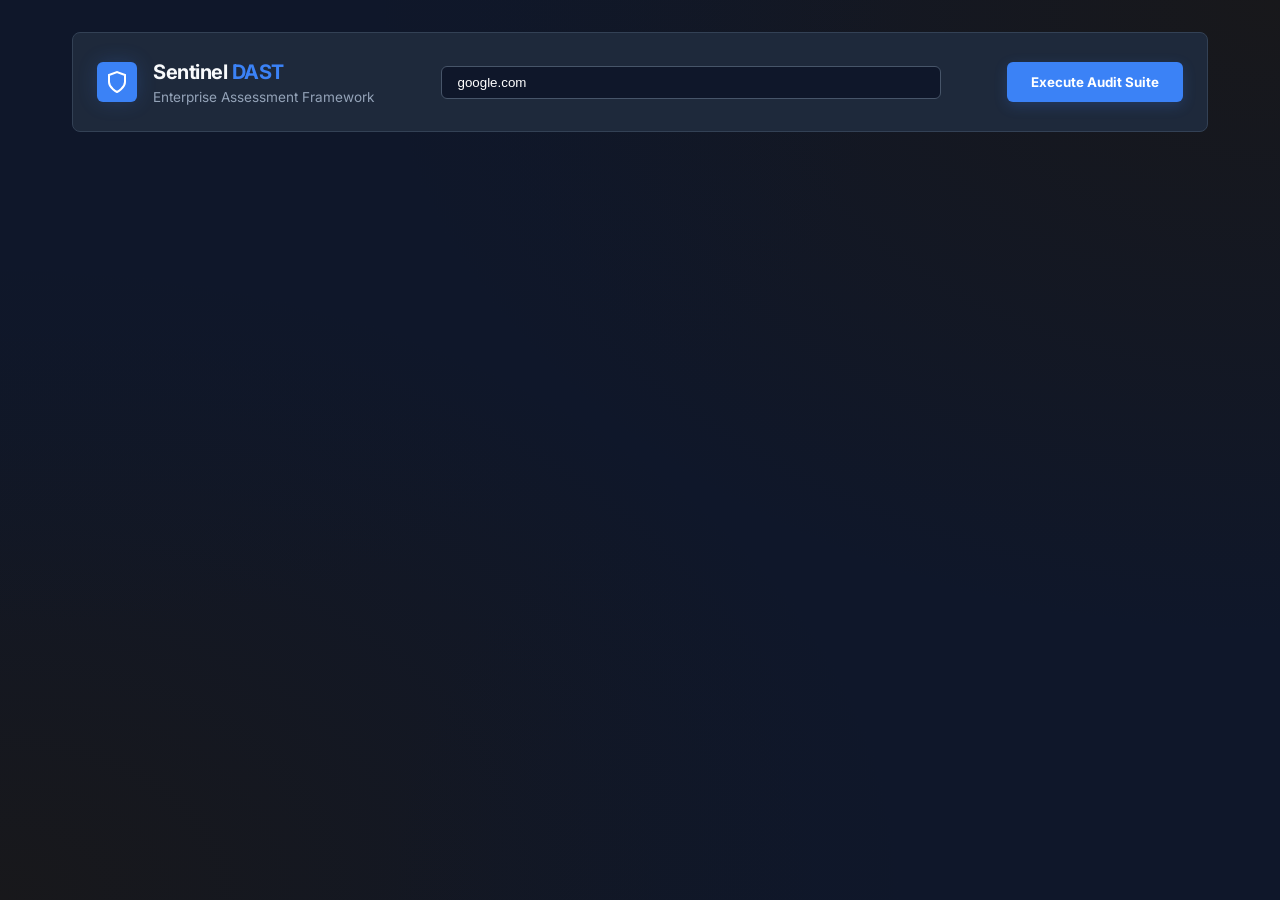
==== index.html @ ea16aeb7 "Before Conversion Final Commit" ====
<!DOCTYPE html>
<html lang="en">

<head>
  <meta charset="UTF-8">
  <meta name="viewport" content="width=device-width, initial-scale=1.0">
  <title>Sentinel DAST Dashboard</title>
  <link rel="stylesheet" href="styles.css">
  <meta name="description" content="Enterprise level security assessment dashboard.">
  <style>
    .error-banner {
      background: rgba(244, 63, 94, 0.1);
      border: 1px solid var(--rose-500, #ef4444);
      color: var(--rose-500, #ef4444);
      padding: 1rem;
      border-radius: 6px;
      margin-bottom: 1.5rem;
      display: none;
      align-items: center;
      gap: 0.75rem;
      font-weight: 500;
    }

    .loading-overlay {
      display: none;
      flex-direction: column;
      align-items: center;
      justify-content: center;
      padding: 2rem 0;
      gap: 1rem;
      min-height: 400px;
    }

    .loading-spinner {
      animation: spin 1s linear infinite;
      color: #3b82f6;
    }

    @keyframes spin {
      100% {
        transform: rotate(360deg);
      }
    }

    .hidden {
      display: none !important;
    }

    /* Layout structural refinements */
    .grid-container {
      display: grid;
      grid-template-columns: 1fr 1fr;
      gap: 1.5rem;
      margin-top: 1.5rem;
    }

    @media (max-width: 768px) {
      .grid-container {
        grid-template-columns: 1fr;
      }
    }

    .remediation-box {
      background-color: #0f172a;
      border: 1px solid #334155;
      padding: 0.75rem;
      border-radius: 6px;
      font-family: monospace;
      color: #38bdf8;
      margin-top: 0.5rem;
      font-size: 0.85rem;
      overflow-x: auto;
    }

    .badge-PASS,
    .badge-SECURE,
    .badge-CLOSED {
      background: rgba(16, 185, 129, 0.1);
      color: #10b981;
      border: 1px solid rgba(16, 185, 129, 0.2);
    }

    .badge-FAIL,
    .badge-EXPOSED,
    .badge-VULNERABLE {
      background: rgba(239, 68, 68, 0.1);
      color: #ef4444;
      border: 1px solid rgba(239, 68, 68, 0.2);
    }

    .badge-OPEN {
      background: rgba(245, 158, 11, 0.1);
      color: #f59e0b;
      border: 1px solid rgba(245, 158, 11, 0.2);
    }
  </style>
</head>

<body>
  <div class="container" style="max-width: 1200px; margin: auto; padding: 2rem;">

    <header class="app-header"
      style="display: flex; justify-content: space-between; align-items: center; margin-bottom: 2rem; background: #1e293b; padding: 1.5rem; border-radius: 8px; border: 1px solid #334155;">
      <div class="brand" style="display: flex; gap: 1rem; align-items: center;">
        <div class="brand-icon" style="background: #3b82f6; padding: 0.5rem; border-radius: 6px;">
          <svg width="24" height="24" viewBox="0 0 24 24" fill="none" stroke="white" stroke-width="2">
            <path d="M12 22s8-4 8-10V5l-8-3-8 3v7c0 6 8 10 8 10z"></path>
          </svg>
        </div>
        <div>
          <h1 style="font-size: 1.25rem; font-weight: 700; margin: 0;">Sentinel <span
              style="color: #3b82f6;">DAST</span></h1>
          <p style="color: #94a3b8; font-size: 0.85rem; margin: 0;">Enterprise Assessment Framework</p>
        </div>
      </div>

      <div class="target-input-group"
        style="flex: 1; max-width: 500px; margin: 0 2rem; display: flex; items: center; background: #0f172a; padding: 0.5rem 1rem; border-radius: 6px; border: 1px solid #475569;">
        <input type="text" id="target-input"
          style="width: 100%; background: transparent; border: none; color: white; outline: none;"
          placeholder="Enter target URL or IP (e.g., example.com)" value="google.com" />
      </div>

      <button id="btn-execute" class="btn btn-primary"
        style="background: #3b82f6; color: white; border: none; padding: 0.75rem 1.5rem; border-radius: 6px; cursor: pointer; font-weight: bold;">
        Execute Audit Suite
      </button>
    </header>

    <div id="error-banner" class="error-banner">
      <svg width="24" height="24" viewBox="0 0 24 24" fill="none" stroke="currentColor" stroke-width="2" stroke-linecap="round" stroke-linejoin="round"><path d="M10.29 3.86L1.82 18a2 2 0 0 0 1.71 3h16.94a2 2 0 0 0 1.71-3L13.71 3.86a2 2 0 0 0-3.42 0z"></path><line x1="12" y1="9" x2="12" y2="13"></line><line x1="12" y1="17" x2="12.01" y2="17"></line></svg>
      <span id="error-message">Scan Failed.</span>
    </div>

    <div id="loading-state" class="loading-overlay">
      <svg class="loading-spinner" width="48" height="48" viewBox="0 0 24 24" fill="none" stroke="currentColor"
        stroke-width="4">
        <circle cx="12" cy="12" r="10" stroke="rgba(255,255,255,0.1)" fill="none"></circle>
        <path d="M21 12a9 9 0 1 1-6.219-8.56" stroke="#3b82f6"></path>
      </svg>
      <h2>Analyzing target infrastructure and mapping security posture...</h2>
      <div id="loading-logs" style="margin-top: 1rem; width: 100%; max-width: 600px; background: #0f172a; padding: 1rem; border-radius: 6px; border: 1px solid #334155; font-family: monospace; font-size: 0.85rem; color: #38bdf8; min-height: 150px; text-align: left; display: flex; flex-direction: column; gap: 0.5rem;">
      </div>
    </div>

    <main id="dashboard-grid" class="hidden">

      <section class="card summary-block"
        style="background: #1e293b; padding: 1.5rem; border-radius: 8px; border: 1px solid #334155; display: flex; gap: 2rem; align-items: center; mb: 1.5rem;">
        <div class="progress-circle"
          style="position: relative; width: 100px; height: 100px; background: #0f172a; border-radius: 50%; display: flex; align-items: center; justify-content: center;">
          <svg viewBox="0 0 100 100" style="position: absolute; top: 0; left: 0; width: 100%; height: 100%; transform: rotate(-90deg);">
            <circle cx="50" cy="50" r="45" fill="none" stroke="#334155" stroke-width="8"></circle>
            <circle id="progress-value" cx="50" cy="50" r="45" fill="none" stroke="#10b981" stroke-width="8" stroke-dasharray="283" stroke-dashoffset="0" style="transition: stroke-dashoffset 1s ease-in-out, stroke 0.3s ease;"></circle>
          </svg>
          <div style="text-align: center; z-index: 1;">
            <div id="score-text" style="font-size: 1.5rem; font-weight: 900;">0</div>
            <div id="grade-text" style="font-size: 0.75rem; color: #94a3b8;">GRADE: -</div>
          </div>
        </div>

        <div class="profile-details" style="display: grid; grid-template-columns: 1fr 1fr; gap: 1rem; flex: 1;">
          <div><span style="color: #64748b; font-size: 0.8rem; display: block;">Target Domain</span><span
              id="stat-domain" style="font-family: monospace; font-weight: 600;">-</span></div>
          <div><span style="color: #64748b; font-size: 0.8rem; display: block;">Resolved IP Address</span><span
              id="stat-ip" style="font-family: monospace; color: #3b82f6; font-weight: 600;">-</span></div>
          <div><span style="color: #64748b; font-size: 0.8rem; display: block;">Scan Duration</span><span
              id="stat-duration" style="font-weight: 600;">-</span></div>
          <div><span style="color: #64748b; font-size: 0.8rem; display: block;">Last Audit Timestamp</span><span
              id="stat-timestamp" style="color: #94a3b8; font-size: 0.85rem;">-</span></div>
        </div>
        <div>
          <button id="btn-download"
            style="background: #475569; color: white; border: none; padding: 0.5rem 1rem; border-radius: 4px; cursor: pointer;">Export
            JSON</button>
        </div>
      </section>

      <section class="card"
        style="background: #1e293b; padding: 1.5rem; border-radius: 8px; border: 1px solid #334155; margin-top: 1.5rem;">
        <h3 style="margin-top:0; color: #cbd5e1; display: flex; align-items: center; gap: 8px;">
          <svg width="20" height="20" viewBox="0 0 24 24" fill="none" stroke="currentColor" stroke-width="2" stroke-linecap="round" stroke-linejoin="round"><path d="M12 22s8-4 8-10V5l-8-3-8 3v7c0 6 8 10 8 10z"></path></svg>
          1. Dynamic Code Parameter & Output Filtration Sanitization
        </h3>
        <div id="sanitization-container"
          style="display: grid; grid-template-columns: 1fr 1fr; gap: 1rem; margin-top: 1rem;">
        </div>
      </section>

      <div class="grid-container">
        <section class="card"
          style="background: #1e293b; padding: 1.5rem; border-radius: 8px; border: 1px solid #334155;">
          <h3 style="margin-top:0; color: #cbd5e1; display: flex; align-items: center; gap: 8px;">
            <svg width="20" height="20" viewBox="0 0 24 24" fill="none" stroke="currentColor" stroke-width="2" stroke-linecap="round" stroke-linejoin="round"><polygon points="13 2 3 14 12 14 11 22 21 10 12 10 13 2"></polygon></svg>
            2. Network Interface Services Map
          </h3>
          <div id="ports-container" style="margin-top: 1rem; display: flex; flex-direction: column; gap: 0.75rem;">
          </div>
        </section>

        <section class="card"
          style="background: #1e293b; padding: 1.5rem; border-radius: 8px; border: 1px solid #334155; display: flex; flex-direction: column; gap: 1rem;">
          <h3 style="margin-top:0; color: #cbd5e1; display: flex; align-items: center; gap: 8px;">
            <svg width="20" height="20" viewBox="0 0 24 24" fill="none" stroke="currentColor" stroke-width="2" stroke-linecap="round" stroke-linejoin="round"><path d="M22 19a2 2 0 0 1-2 2H4a2 2 0 0 1-2-2V5a2 2 0 0 1 2-2h5l2 3h9a2 2 0 0 1 2 2z"></path></svg>
            3. Exposed Resource Pathways & Cryptography
          </h3>

          <div id="ssl-block"
            style="padding: 1rem; background: #0f172a; border-radius: 6px; border-left: 4px solid #10b981;">
            <strong>SSL Certificate Integrity:</strong> <span id="ssl-span" class="badge">N/A</span>
            <p id="ssl-desc" style="font-size: 0.85rem; color: #94a3b8; margin: 0.25rem 0 0 0;"></p>
          </div>

          <div id="paths-container" style="display: flex; flex-direction: column; gap: 0.75rem;">
          </div>
        </section>
      </div>

      <section class="card"
        style="background: #1e293b; padding: 1.5rem; border-radius: 8px; border: 1px solid #334155; margin-top: 1.5rem;">
        <h3 style="margin-top:0; color: #cbd5e1; display: flex; align-items: center; gap: 8px;">
          <svg width="20" height="20" viewBox="0 0 24 24" fill="none" stroke="currentColor" stroke-width="2" stroke-linecap="round" stroke-linejoin="round"><rect x="3" y="11" width="18" height="11" rx="2" ry="2"></rect><path d="M7 11V7a5 5 0 0 1 10 0v4"></path></svg>
          4. Passive Header Compliance Metric Configurations
        </h3>
        <div id="headers-container" style="margin-top: 1rem; display: flex; flex-direction: column; gap: 1rem;">
        </div>
      </section>

      <section class="card"
        style="background: #1e293b; padding: 1.5rem; border-radius: 8px; border: 1px solid #334155; margin-top: 1.5rem;">
        <h3 style="margin-top:0; color: #cbd5e1; display: flex; align-items: center; gap: 8px;">
          <svg width="20" height="20" viewBox="0 0 24 24" fill="none" stroke="currentColor" stroke-width="2" stroke-linecap="round" stroke-linejoin="round"><circle cx="12" cy="12" r="10"></circle><path d="M12 2a14.5 14.5 0 0 0 0 20 14.5 14.5 0 0 0 0-20"></path><path d="M2 12h20"></path></svg>
          5. Connection Encryption & Session Security
        </h3>
        <div id="session-container" style="display: grid; grid-template-columns: 1fr 1fr; gap: 1rem; margin-top: 1rem;">
        </div>
      </section>

      <section class="card"
        style="background: #1e293b; padding: 1.5rem; border-radius: 8px; border: 1px solid #334155; margin-top: 1.5rem;">
        <h3 style="margin-top:0; color: #cbd5e1; display: flex; align-items: center; gap: 8px;">
          📆 Historical Compliance Assessments & Logs
        </h3>
        <div id="history-container" style="display: flex; flex-direction: column; gap: 0.75rem; margin-top: 1rem;">
        </div>
      </section>

    </main>
  </div>

  <script>
    let lastReportData = null;

    document.getElementById('btn-execute').addEventListener('click', async function () {
      const inputVal = document.getElementById('target-input').value.trim();
      if (!inputVal) return;

      let targetUrl = inputVal;
      if (!targetUrl.startsWith('http://') && !targetUrl.startsWith('https://')) {
        targetUrl = 'https://' + targetUrl;
      }

      const loader = document.getElementById('loading-state');
      const errorBanner = document.getElementById('error-banner');
      const grid = document.getElementById('dashboard-grid');

      loader.style.display = 'flex';
      errorBanner.style.display = 'none';
      grid.classList.add('hidden');

      const logMessages = [
        "[➔] Initializing core pipeline security handshake matrices...",
        "[➔] Resolving target infrastructure network IP profiles...",
        "[➔] Testing transport layer redirection integrity models...",
        "[➔] Auditing passive configuration HTTP header parameters...",
        "[➔] Querying input sanitization boundaries...",
        "[➔] Evaluating local resource footprint paths...",
        "[➔] Finalizing dynamic risk grading algorithms..."
      ];
      
      const logContainer = document.getElementById('loading-logs');
      logContainer.innerHTML = '';
      let logIndex = 0;
      
      const logInterval = setInterval(() => {
        if (logIndex < logMessages.length) {
          const logLine = document.createElement('div');
          logLine.innerText = logMessages[logIndex];
          logContainer.appendChild(logLine);
          logIndex++;
        }
      }, 600);

      const startTime = performance.now();

      try {
        const response = await fetch('http://127.0.0.1:8002/api/v1/compliance', {
          method: 'POST',
          headers: { 'Content-Type': 'application/json' },
          body: JSON.stringify({ target_url: targetUrl })
        });

        if (!response.ok) {
            let errorMsg = `API Endpoint dropped error status: ${response.status}`;
            try {
                const errorData = await response.json();
                if (errorData && errorData.detail) errorMsg = errorData.detail;
            } catch (e) {}
            throw new Error(errorMsg);
        }
        const data = await response.json();
        const duration = ((performance.now() - startTime) / 1000).toFixed(3);

        lastReportData = data;
        lastReportData.duration_seconds = duration;
        lastReportData.timestamp = new Date().toISOString().replace('T', ' ').substring(0, 19) + ' UTC';

        renderUserInterface(lastReportData);

      } catch (err) {
        console.error(err);
        document.getElementById('error-message').innerText = `Execution Pipeline Interrupted: ${err.message}.`;
        errorBanner.style.display = 'flex';
      } finally {
        clearInterval(logInterval);
        loader.style.display = 'none';
      }
    });

    function renderUserInterface(res) {
      // 1. Core Profile Header
      document.getElementById('stat-domain').innerText = res.target;
      document.getElementById('stat-ip').innerText = res.resolved_ip;
      document.getElementById('stat-duration').innerText = `${res.duration_seconds}s`;
      document.getElementById('stat-timestamp').innerText = res.timestamp;
      document.getElementById('score-text').innerText = res.compliance_score.score;
      document.getElementById('grade-text').innerText = `GRADE: ${res.compliance_score.grade}`;

      // Calculate circle offset based on score
      const scoreNum = res.compliance_score.score;
      const progressValueCircle = document.getElementById('progress-value');
      
      // The circle circumference is approximately 283 (2 * pi * 45)
      const maxDash = 283;
      const dashOffset = maxDash - (maxDash * scoreNum) / 100;
      
      setTimeout(() => {
        progressValueCircle.style.strokeDashoffset = dashOffset;
        
        let colorHex = '#ef4444'; // rose
        if (scoreNum >= 90) colorHex = '#10b981'; // emerald
        else if (scoreNum >= 75) colorHex = '#3b82f6'; // blue
        else if (scoreNum >= 60) colorHex = '#f59e0b'; // amber
        
        progressValueCircle.style.stroke = colorHex;
        document.getElementById('grade-text').style.color = colorHex;
      }, 100);

      // 2. Map Input Sanitization Parameters
      const sanitizationBlock = document.getElementById('sanitization-container');
      sanitizationBlock.innerHTML = `
            <div style="padding: 1rem; background: #0f172a; border-radius:6px; border-left: 4px solid ${res.input_validation.database_sanitization.status === 'SECURE' ? '#10b981' : '#ef4444'}">
                <strong>Database Query Escape Metrics:</strong> 
                <span class="badge badge-${res.input_validation.database_sanitization.status}">${res.input_validation.database_sanitization.status}</span>
                <p style="font-size:0.8rem; color:#94a3b8; margin: 0.25rem 0 0 0;">${res.input_validation.database_sanitization.details}</p>
            </div>
            <div style="padding: 1rem; background: #0f172a; border-radius:6px; border-left: 4px solid ${res.input_validation.parameter_validation.status === 'SECURE' ? '#10b981' : '#ef4444'}">
                <strong>Cross-Site Script Frame Isolation:</strong> 
                <span class="badge badge-${res.input_validation.parameter_validation.status}">${res.input_validation.parameter_validation.status}</span>
                <p style="font-size:0.8rem; color:#94a3b8; margin: 0.25rem 0 0 0;">${res.input_validation.parameter_validation.details}</p>
            </div>
        `;

      // 3. Map Service Connection Channels (Ports)
      const portsBlock = document.getElementById('ports-container');
      portsBlock.innerHTML = res.port_metrics.map(p => `
            <div style="display:flex; justify-content:space-between; align-items:center; background:#0f172a; padding:0.75rem; border-radius:6px;">
                <span style="font-size:0.9rem;">Port <strong>${p.port}</strong> — ${p.service}</span>
                <span class="badge badge-${p.status}">${p.status}</span>
            </div>
        `).join('');

      // 4. Map SSL Box Context
      const isSslValid = res.ssl.valid;
      document.getElementById('ssl-span').innerText = isSslValid ? "VALID" : "FAIL";
      document.getElementById('ssl-span').className = `badge badge-${isSslValid ? 'PASS' : 'FAIL'}`;
      document.getElementById('ssl-block').style.borderLeftColor = isSslValid ? '#10b981' : '#ef4444';
      document.getElementById('ssl-desc').innerText = isSslValid
        ? `Certificate secure. Connection verified for ${res.ssl.days_remaining} more days until ${res.ssl.expiry_date.split('T')[0]}.`
        : `SSL Validation Exception: ${res.ssl.error || 'Expired/Untrusted signature'}`;

      // 5. Map Multi-path Resource Inventories
      const pathsBlock = document.getElementById('paths-container');
      pathsBlock.innerHTML = res.exposed_directories.map(d => `
            <div style="padding:0.75rem; background:#0f172a; border-radius:6px; display:flex; justify-content:space-between; align-items:center;">
                <div>
                    <span style="font-family:monospace; font-size:0.9rem;">${d.path}</span>
                    <div style="font-size:0.75rem; color:#64748b;">${d.details}</div>
                </div>
                <span class="badge badge-${d.status}">${d.status}</span>
            </div>
        `).join('');

      // 6. Map Compliance Response Configurations
      const headersBlock = document.getElementById('headers-container');
      headersBlock.innerHTML = '';

      Object.entries(res.headers.headers).forEach(([headerName, info]) => {
        const passed = info.present;
        const card = document.createElement('div');
        card.style.cssText = `padding:1rem; background:#0f172a; border-radius:8px; border-left: 4px solid ${passed ? '#10b981' : '#ef4444'}`;

        let mitigationHtml = '';
        if (!passed && info.mitigation) {
          mitigationHtml = `
                    <details style="margin-top:0.75rem; border-top: 1px solid #1e293b; padding-top: 0.5rem;">
                        <summary style="font-size:0.8rem; color:#ef4444; font-weight:bold; cursor: pointer; display: flex; align-items: center; gap: 6px; outline: none;">
                            <svg width="14" height="14" viewBox="0 0 24 24" fill="none" stroke="currentColor" stroke-width="2" stroke-linecap="round" stroke-linejoin="round"><path d="M14.7 6.3a1 1 0 0 0 0 1.4l1.6 1.6a1 1 0 0 0 1.4 0l3.77-3.77a6 6 0 0 1-7.94 7.94l-6.91 6.91a2.12 2.12 0 0 1-3-3l6.91-6.91a6 6 0 0 1 7.94-7.94l-3.76 3.76z"></path></svg>
                            📋 Click to View Architecture Hardening Blueprint
                        </summary>
                        <div class="remediation-box" style="margin-top: 0.5rem;">${info.mitigation}</div>
                    </details>
                `;
        }

        card.innerHTML = `
                <div style="display:flex; justify-content:space-between; align-items:center;">
                    <span style="font-family:monospace; font-weight:bold; font-size:0.9rem;">${headerName}</span>
                    <span class="badge badge-${passed ? 'PASS' : 'FAIL'}">${passed ? 'PRESENT' : 'MISSING'}</span>
                </div>
                <p style="font-size:0.8rem; color:#94a3b8; margin:0.25rem 0 0 0;">${passed ? 'Header configured correctly matching structural policy requirements. Value: ' + info.value : 'Directive missing from response packet streams.'}</p>
                ${mitigationHtml}
            `;
        headersBlock.appendChild(card);
      });

      // 7. Map Session & Redirect Data
      const sessionBlock = document.getElementById('session-container');
      if (sessionBlock && res.https_redirection && res.session_cookies) {
        sessionBlock.innerHTML = `
            <div style="padding: 1rem; background: #0f172a; border-radius:6px; border-left: 4px solid ${res.https_redirection.status === 'PASS' ? '#10b981' : '#ef4444'}">
                <strong>Port 80 to 443 Redirection:</strong> 
                <span class="badge badge-${res.https_redirection.status}">${res.https_redirection.status}</span>
                <p style="font-size:0.8rem; color:#94a3b8; margin: 0.25rem 0 0 0;">${res.https_redirection.details}</p>
            </div>
            <div style="padding: 1rem; background: #0f172a; border-radius:6px; border-left: 4px solid ${res.session_cookies.status === 'PASS' ? '#10b981' : '#ef4444'}">
                <strong>Session Cookie Constraints:</strong> 
                <span class="badge badge-${res.session_cookies.status}">${res.session_cookies.status}</span>
                <p style="font-size:0.8rem; color:#94a3b8; margin: 0.25rem 0 0 0;">${res.session_cookies.details}</p>
            </div>
        `;
      }

      document.getElementById('dashboard-grid').classList.remove('hidden');
      loadHistory();
    }

    async function loadHistory() {
      try {
        const res = await fetch('http://127.0.0.1:8002/api/v1/history');
        const historyData = await res.json();
        const historyBlock = document.getElementById('history-container');
        
        if (!historyData || historyData.length === 0) {
          historyBlock.innerHTML = '<div style="color:#94a3b8; font-size: 0.9rem; padding: 1rem;">No historical audits found.</div>';
          return;
        }

        historyBlock.innerHTML = `
          <table style="width: 100%; border-collapse: collapse; margin-top: 0.5rem; font-size: 0.9rem;">
            <thead>
              <tr style="border-bottom: 1px solid #334155; color: #94a3b8; text-align: left;">
                <th style="padding: 0.75rem 1rem;">Timestamp</th>
                <th style="padding: 0.75rem 1rem;">Target Domain</th>
                <th style="padding: 0.75rem 1rem;">Score</th>
                <th style="padding: 0.75rem 1rem; text-align: center;">Letter Grade</th>
              </tr>
            </thead>
            <tbody>
              ${historyData.map(record => `
                <tr style="border-bottom: 1px solid #1e293b; background: #0f172a;">
                  <td style="padding: 0.75rem 1rem; color: #64748b;">${new Date(record.timestamp).toLocaleString()}</td>
                  <td style="padding: 0.75rem 1rem; font-family: monospace; font-weight: bold; color: #cbd5e1;">${record.target_domain}</td>
                  <td style="padding: 0.75rem 1rem; font-weight: bold; color: ${record.compliance_score >= 90 ? '#10b981' : record.compliance_score >= 70 ? '#3b82f6' : record.compliance_score >= 60 ? '#f59e0b' : '#ef4444'}">${record.compliance_score}</td>
                  <td style="padding: 0.75rem 1rem; text-align: center;">
                    <span class="badge badge-${record.compliance_score >= 60 ? 'PASS' : 'FAIL'}" style="min-width:30px; display:inline-block;">${record.performance_grade}</span>
                  </td>
                </tr>
              `).join('')}
            </tbody>
          </table>
        `;
      } catch (err) {
        console.error("Failed to load history:", err);
      }
    }

    // Load history on initial page load
    loadHistory();

    // Export handler logic
    document.getElementById('btn-download').addEventListener('click', function () {
      if (!lastReportData) return;
      const dataStr = "data:text/json;charset=utf-8," + encodeURIComponent(JSON.stringify(lastReportData, null, 2));
      const dlAnchor = document.createElement('a');
      dlAnchor.setAttribute("href", dataStr);
      dlAnchor.setAttribute("download", `Security_Compliance_Log.json`);
      document.body.appendChild(dlAnchor);
      dlAnchor.click();
      dlAnchor.remove();
    });
  </script>
</body>

</html>
---- styles.css ----
@import url('https://fonts.googleapis.com/css2?family=Inter:wght@300;400;500;600;700&family=JetBrains+Mono:wght@400;500&display=swap');

:root {
  /* Colors - Base (Slate/Zinc) */
  --bg-main: #0f172a; /* slate-900 */
  --bg-card: #18181b; /* zinc-900 */
  --bg-card-hover: #27272a; /* zinc-800 */
  --border-color: #3f3f46; /* zinc-700 */
  
  /* Colors - Accents */
  --emerald-500: #10b981; /* PASS */
  --emerald-500-glow: rgba(16, 185, 129, 0.2);
  --rose-500: #f43f5e; /* FAIL / VULNERABLE */
  --rose-500-glow: rgba(244, 63, 94, 0.2);
  --amber-500: #f59e0b; /* WARNING / OPEN */
  --amber-500-glow: rgba(245, 158, 11, 0.2);
  --blue-500: #3b82f6; /* Info / Primary Action */
  --blue-500-glow: rgba(59, 130, 246, 0.2);
  
  /* Text */
  --text-primary: #f8fafc;
  --text-secondary: #94a3b8;
  --text-muted: #64748b;
  
  /* Spacing */
  --space-1: 0.25rem;
  --space-2: 0.5rem;
  --space-3: 0.75rem;
  --space-4: 1rem;
  --space-6: 1.5rem;
  --space-8: 2rem;
  
  /* Effects */
  --radius-sm: 0.375rem;
  --radius-md: 0.5rem;
  --radius-lg: 0.75rem;
  --radius-xl: 1rem;
  --transition: all 0.3s cubic-bezier(0.4, 0, 0.2, 1);
  --glass-bg: rgba(24, 24, 27, 0.7);
  --glass-border: 1px solid rgba(255, 255, 255, 0.08);
}

* {
  margin: 0;
  padding: 0;
  box-sizing: border-box;
}

body {
  font-family: 'Inter', sans-serif;
  background-color: var(--bg-main);
  background-image: 
    radial-gradient(at 0% 0%, rgba(15, 23, 42, 1) 0px, transparent 50%),
    radial-gradient(at 100% 0%, rgba(24, 24, 27, 1) 0px, transparent 50%),
    radial-gradient(at 100% 100%, rgba(15, 23, 42, 1) 0px, transparent 50%),
    radial-gradient(at 0% 100%, rgba(24, 24, 27, 1) 0px, transparent 50%);
  color: var(--text-primary);
  line-height: 1.5;
  min-height: 100vh;
  -webkit-font-smoothing: antialiased;
}

.container {
  max-width: 1400px;
  margin: 0 auto;
  padding: var(--space-6);
}

/* Typography */
h1, h2, h3, h4 {
  font-weight: 600;
  letter-spacing: -0.025em;
}

.font-mono {
  font-family: 'JetBrains Mono', monospace;
}

.text-gradient {
  background-clip: text;
  -webkit-background-clip: text;
  -webkit-text-fill-color: transparent;
  background-image: linear-gradient(to right, #38bdf8, #818cf8);
}

/* Header */
.app-header {
  display: flex;
  justify-content: space-between;
  align-items: center;
  margin-bottom: var(--space-8);
  padding-bottom: var(--space-6);
  border-bottom: var(--glass-border);
}

.brand {
  display: flex;
  align-items: center;
  gap: var(--space-3);
}

.brand-icon {
  width: 40px;
  height: 40px;
  background: linear-gradient(135deg, var(--blue-500), #818cf8);
  border-radius: var(--radius-md);
  display: flex;
  align-items: center;
  justify-content: center;
  box-shadow: 0 0 20px var(--blue-500-glow);
}

.target-input-group {
  display: flex;
  align-items: center;
  gap: var(--space-4);
  background: var(--glass-bg);
  backdrop-filter: blur(12px);
  border: var(--glass-border);
  padding: var(--space-2) var(--space-2) var(--space-2) var(--space-4);
  border-radius: 9999px;
  width: 600px;
  transition: var(--transition);
}

.target-input-group:focus-within {
  border-color: var(--blue-500);
  box-shadow: 0 0 0 3px var(--blue-500-glow);
}

.target-input {
  background: transparent;
  border: none;
  color: var(--text-primary);
  font-size: 1rem;
  outline: none;
  width: 100%;
}

.target-input::placeholder {
  color: var(--text-muted);
}

/* Buttons */
.btn {
  display: inline-flex;
  align-items: center;
  justify-content: center;
  gap: var(--space-2);
  padding: 0.75rem 1.5rem;
  border-radius: 9999px;
  font-weight: 500;
  cursor: pointer;
  transition: var(--transition);
  border: none;
  font-family: inherit;
}

.btn-primary {
  background: linear-gradient(135deg, var(--blue-500), #4f46e5);
  color: white;
  box-shadow: 0 4px 14px var(--blue-500-glow);
}

.btn-primary:hover {
  transform: translateY(-2px);
  box-shadow: 0 6px 20px var(--blue-500-glow);
}

.btn-outline {
  background: transparent;
  border: 1px solid var(--border-color);
  color: var(--text-primary);
}

.btn-outline:hover {
  background: rgba(255, 255, 255, 0.05);
  border-color: var(--text-secondary);
}

/* Grid Layout */
.dashboard-grid {
  display: grid;
  grid-template-columns: repeat(12, 1fr);
  gap: var(--space-6);
}

/* Cards & Glassmorphism */
.card {
  background: var(--glass-bg);
  backdrop-filter: blur(12px);
  -webkit-backdrop-filter: blur(12px);
  border: var(--glass-border);
  border-radius: var(--radius-xl);
  padding: var(--space-6);
  transition: var(--transition);
  position: relative;
  overflow: hidden;
}

.card:hover {
  transform: translateY(-4px);
  border-color: rgba(255, 255, 255, 0.15);
  box-shadow: 0 10px 30px rgba(0, 0, 0, 0.2);
}

.card-header {
  display: flex;
  justify-content: space-between;
  align-items: center;
  margin-bottom: var(--space-4);
}

.card-title {
  font-size: 1.125rem;
  font-weight: 600;
  display: flex;
  align-items: center;
  gap: var(--space-2);
}

/* Specific Grid Placements */
.summary-block { grid-column: span 12; display: flex; gap: var(--space-6); }
.dast-card { grid-column: span 6; }
.port-card { grid-column: span 6; }
.resource-card { grid-column: span 6; }
.config-card { grid-column: span 6; }

/* Circular Progress */
.progress-circle {
  position: relative;
  width: 120px;
  height: 120px;
}

.progress-circle svg {
  transform: rotate(-90deg);
  width: 100%;
  height: 100%;
}

.progress-circle circle {
  fill: none;
  stroke-width: 8;
  stroke-linecap: round;
}

.progress-bg { stroke: rgba(255, 255, 255, 0.1); }
.progress-value {
  stroke: var(--emerald-500);
  stroke-dasharray: 283; /* 2 * pi * r (r=45) */
  stroke-dashoffset: calc(283 - (283 * 85) / 100);
  transition: stroke-dashoffset 1s ease-in-out;
  filter: drop-shadow(0 0 6px var(--emerald-500-glow));
}

.progress-text {
  position: absolute;
  inset: 0;
  display: flex;
  flex-direction: column;
  align-items: center;
  justify-content: center;
}

.progress-score {
  font-size: 2rem;
  font-weight: 700;
  line-height: 1;
}

.progress-grade {
  font-size: 0.875rem;
  color: var(--emerald-500);
  font-weight: 600;
  margin-top: 4px;
}

/* Badges */
.badge {
  display: inline-flex;
  align-items: center;
  gap: 6px;
  padding: 0.25rem 0.75rem;
  border-radius: 9999px;
  font-size: 0.75rem;
  font-weight: 600;
  text-transform: uppercase;
  letter-spacing: 0.05em;
}

.badge-pass { background: rgba(16, 185, 129, 0.1); color: var(--emerald-500); border: 1px solid rgba(16, 185, 129, 0.2); }
.badge-fail { background: rgba(244, 63, 94, 0.1); color: var(--rose-500); border: 1px solid rgba(244, 63, 94, 0.2); }
.badge-warn { background: rgba(245, 158, 11, 0.1); color: var(--amber-500); border: 1px solid rgba(245, 158, 11, 0.2); }

/* Status Dot Indicator */
.status-dot {
  width: 8px;
  height: 8px;
  border-radius: 50%;
}
.dot-pass { background: var(--emerald-500); box-shadow: 0 0 8px var(--emerald-500); }
.dot-fail { background: var(--rose-500); box-shadow: 0 0 8px var(--rose-500); }
.dot-warn { background: var(--amber-500); box-shadow: 0 0 8px var(--amber-500); }

/* Lists & Items */
.data-list {
  display: flex;
  flex-direction: column;
  gap: var(--space-3);
}

.data-item {
  display: flex;
  justify-content: space-between;
  align-items: center;
  padding: var(--space-3) var(--space-4);
  background: rgba(255, 255, 255, 0.02);
  border: 1px solid rgba(255, 255, 255, 0.05);
  border-radius: var(--radius-md);
  transition: var(--transition);
}

.data-item:hover {
  background: rgba(255, 255, 255, 0.04);
  border-color: rgba(255, 255, 255, 0.1);
}

/* Accordion for Technical Remediation */
.accordion {
  margin-top: var(--space-2);
}

.accordion-header {
  cursor: pointer;
  display: flex;
  align-items: center;
  gap: var(--space-2);
  color: var(--text-secondary);
  font-size: 0.875rem;
  transition: var(--transition);
}

.accordion-header:hover {
  color: var(--text-primary);
}

.accordion-content {
  max-height: 0;
  overflow: hidden;
  transition: max-height 0.3s ease-out, opacity 0.3s ease-out, margin 0.3s ease-out;
  opacity: 0;
}

.accordion-content.open {
  max-height: 200px;
  opacity: 1;
  margin-top: var(--space-3);
}

/* Code Block */
.code-block {
  background: #000;
  border: 1px solid var(--border-color);
  border-radius: var(--radius-md);
  padding: var(--space-3);
  font-family: 'JetBrains Mono', monospace;
  font-size: 0.875rem;
  color: #a78bfa;
  position: relative;
}

.code-block::before {
  content: 'nginx.conf';
  position: absolute;
  top: -10px;
  right: 12px;
  background: var(--bg-card);
  padding: 0 8px;
  font-size: 0.75rem;
  color: var(--text-muted);
  border-radius: 4px;
  border: 1px solid var(--border-color);
}

/* Utility Classes */
.text-emerald { color: var(--emerald-500); }
.text-rose { color: var(--rose-500); }
.text-amber { color: var(--amber-500); }
.text-muted { color: var(--text-muted); }
.text-sm { font-size: 0.875rem; }
.mb-2 { margin-bottom: var(--space-2); }
.mb-4 { margin-bottom: var(--space-4); }
.flex-1 { flex: 1; }

/* Profile Details Grid */
.profile-details {
  display: grid;
  grid-template-columns: repeat(2, 1fr);
  gap: var(--space-4);
  flex: 1;
}

.profile-stat {
  display: flex;
  flex-direction: column;
  gap: 4px;
}

.profile-stat-label {
  font-size: 0.75rem;
  color: var(--text-muted);
  text-transform: uppercase;
  letter-spacing: 0.05em;
}

.profile-stat-value {
  font-weight: 500;
  font-size: 1.125rem;
}

/* Micro animations */
@keyframes pulseGlow {
  0% { box-shadow: 0 0 0 0 var(--emerald-500-glow); }
  70% { box-shadow: 0 0 0 10px rgba(16, 185, 129, 0); }
  100% { box-shadow: 0 0 0 0 rgba(16, 185, 129, 0); }
}

.animate-pulse-glow {
  animation: pulseGlow 2s infinite;
}
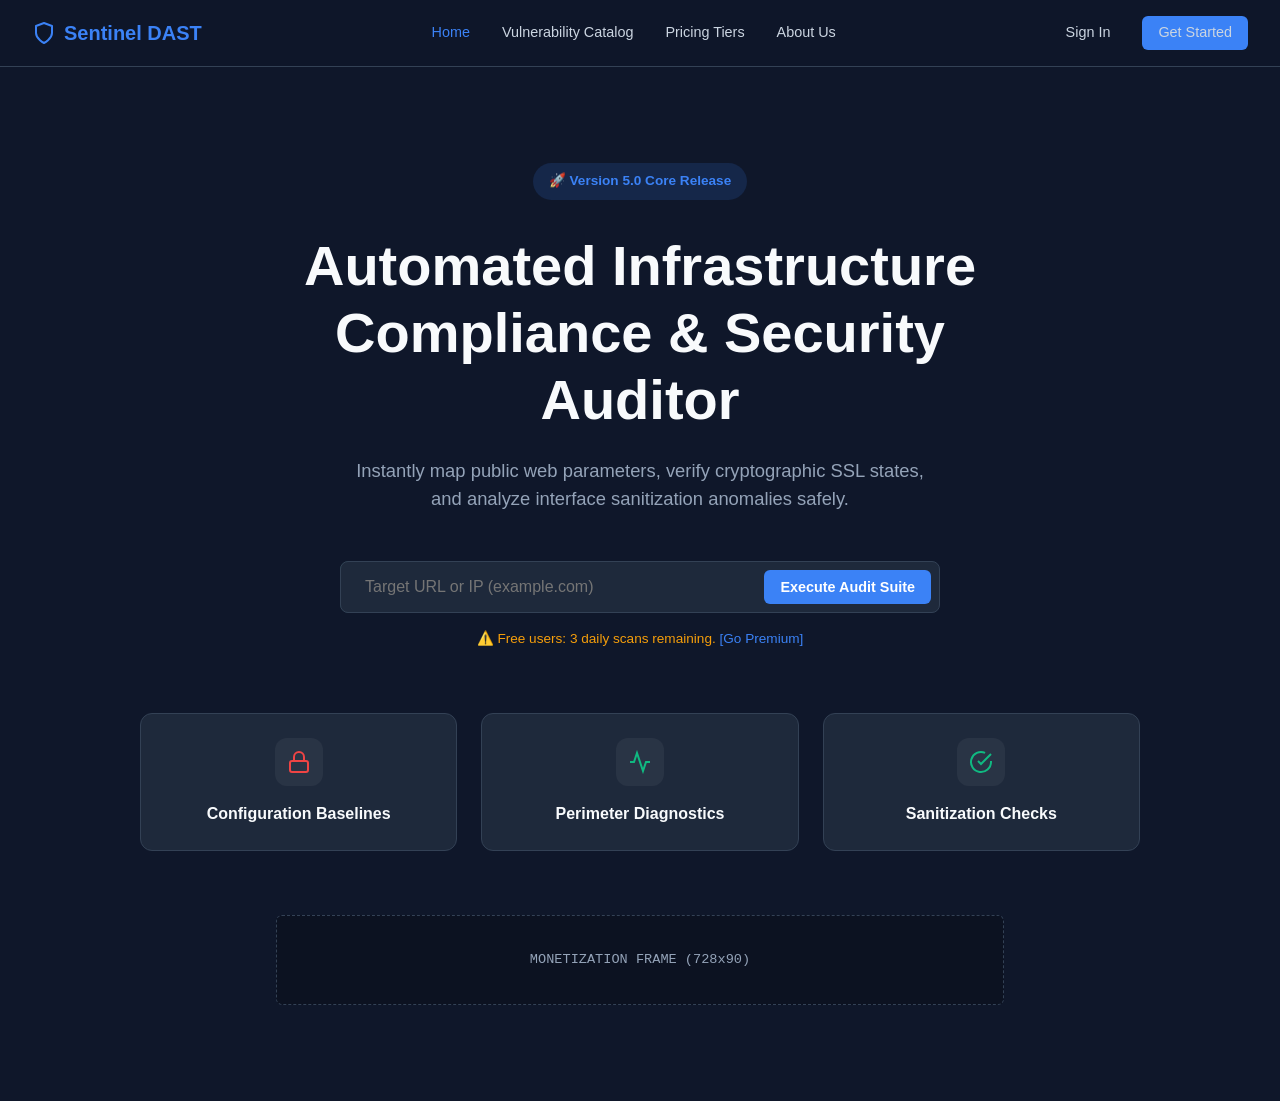
==== commit deb86548: "First Commit after conversion" ====
--- a/index.html
+++ b/index.html
@@ -1,515 +1,173 @@
 <!DOCTYPE html>
 <html lang="en">
-
 <head>
-  <meta charset="UTF-8">
-  <meta name="viewport" content="width=device-width, initial-scale=1.0">
-  <title>Sentinel DAST Dashboard</title>
-  <link rel="stylesheet" href="styles.css">
-  <meta name="description" content="Enterprise level security assessment dashboard.">
+  <meta charset="UTF-8" />
+  <meta name="viewport" content="width=device-width, initial-scale=1.0" />
+  <title>Sentinel DAST - Automated Security Auditor</title>
+  <link rel="stylesheet" href="css/styles.css" />
+  <script src="js/main.js" defer></script>
   <style>
-    .error-banner {
-      background: rgba(244, 63, 94, 0.1);
-      border: 1px solid var(--rose-500, #ef4444);
-      color: var(--rose-500, #ef4444);
-      padding: 1rem;
-      border-radius: 6px;
-      margin-bottom: 1.5rem;
-      display: none;
-      align-items: center;
-      gap: 0.75rem;
-      font-weight: 500;
-    }
-
-    .loading-overlay {
-      display: none;
+    .hero {
+      display: flex;
       flex-direction: column;
       align-items: center;
+      text-align: center;
+      padding: 6rem 2rem;
+    }
+    .hero-badge {
+      background: rgba(59, 130, 246, 0.15);
+      color: var(--brand-blue);
+      padding: 0.5rem 1rem;
+      border-radius: 20px;
+      font-size: 0.85rem;
+      font-weight: 600;
+      display: flex;
+      align-items: center;
+      gap: 8px;
+      margin-bottom: 2rem;
+    }
+    .hero h1 {
+      font-size: 3.5rem;
+      max-width: 800px;
+      margin-bottom: 1.5rem;
+    }
+    .hero p {
+      font-size: 1.15rem;
+      max-width: 600px;
+      margin-bottom: 3rem;
+    }
+    .hero-input-group {
+      display: flex;
+      gap: 1rem;
+      width: 100%;
+      max-width: 600px;
+      background: var(--bg-secondary);
+      padding: 0.5rem;
+      border-radius: 8px;
+      border: 1px solid var(--bg-accent);
+    }
+    .hero-input-group input {
+      flex: 1;
+      background: transparent;
+      border: none;
+      color: white;
+      padding: 0.5rem 1rem;
+      font-size: 1rem;
+      outline: none;
+    }
+    .hero-warning {
+      margin-top: 1rem;
+      font-size: 0.85rem;
+      color: var(--brand-amber);
+    }
+    .feature-grid {
+      display: grid;
+      grid-template-columns: repeat(3, 1fr);
+      gap: 1.5rem;
+      margin-top: 4rem;
+      width: 100%;
+      max-width: 1000px;
+    }
+    .feature-card {
+      background: var(--bg-secondary);
+      border: 1px solid var(--bg-accent);
+      padding: 1.5rem;
+      border-radius: 12px;
+      display: flex;
+      flex-direction: column;
+      align-items: center;
+      gap: 1rem;
+      text-align: center;
+    }
+    .feature-icon {
+      width: 48px;
+      height: 48px;
+      border-radius: 12px;
+      background: rgba(255,255,255,0.05);
+      display: flex;
+      align-items: center;
       justify-content: center;
-      padding: 2rem 0;
-      gap: 1rem;
-      min-height: 400px;
     }
-
-    .loading-spinner {
-      animation: spin 1s linear infinite;
-      color: #3b82f6;
-    }
-
-    @keyframes spin {
-      100% {
-        transform: rotate(360deg);
-      }
-    }
-
-    .hidden {
-      display: none !important;
-    }
-
-    /* Layout structural refinements */
-    .grid-container {
-      display: grid;
-      grid-template-columns: 1fr 1fr;
-      gap: 1.5rem;
-      margin-top: 1.5rem;
-    }
-
-    @media (max-width: 768px) {
-      .grid-container {
-        grid-template-columns: 1fr;
-      }
-    }
-
-    .remediation-box {
-      background-color: #0f172a;
-      border: 1px solid #334155;
-      padding: 0.75rem;
+    .ad-placeholder {
+      margin-top: 4rem;
+      width: 100%;
+      max-width: 728px;
+      height: 90px;
+      border: 1px dashed var(--bg-accent);
+      background: rgba(0,0,0,0.2);
+      display: flex;
+      align-items: center;
+      justify-content: center;
+      color: var(--text-muted);
+      font-family: monospace;
+      font-size: 0.85rem;
       border-radius: 6px;
-      font-family: monospace;
-      color: #38bdf8;
-      margin-top: 0.5rem;
-      font-size: 0.85rem;
-      overflow-x: auto;
-    }
-
-    .badge-PASS,
-    .badge-SECURE,
-    .badge-CLOSED {
-      background: rgba(16, 185, 129, 0.1);
-      color: #10b981;
-      border: 1px solid rgba(16, 185, 129, 0.2);
-    }
-
-    .badge-FAIL,
-    .badge-EXPOSED,
-    .badge-VULNERABLE {
-      background: rgba(239, 68, 68, 0.1);
-      color: #ef4444;
-      border: 1px solid rgba(239, 68, 68, 0.2);
-    }
-
-    .badge-OPEN {
-      background: rgba(245, 158, 11, 0.1);
-      color: #f59e0b;
-      border: 1px solid rgba(245, 158, 11, 0.2);
     }
   </style>
 </head>
+<body>
+  <nav class="navbar">
+    <a href="index.html" class="navbar-brand">
+      <svg width="24" height="24" viewBox="0 0 24 24" fill="none" stroke="currentColor" stroke-width="2" stroke-linecap="round" stroke-linejoin="round"><path d="M12 22s8-4 8-10V5l-8-3-8 3v7c0 6 8 10 8 10z"></path></svg>
+      Sentinel DAST
+    </a>
+    <div class="navbar-links">
+      <a href="index.html" class="active">Home</a>
+      <a href="catalog.html">Vulnerability Catalog</a>
+      <a href="pricing.html">Pricing Tiers</a>
+      <a href="about.html">About Us</a>
+    </div>
+    <div class="navbar-links" id="auth-nav-links">
+      <!-- Injected by JS -->
+    </div>
+  </nav>
 
-<body>
-  <div class="container" style="max-width: 1200px; margin: auto; padding: 2rem;">
-
-    <header class="app-header"
-      style="display: flex; justify-content: space-between; align-items: center; margin-bottom: 2rem; background: #1e293b; padding: 1.5rem; border-radius: 8px; border: 1px solid #334155;">
-      <div class="brand" style="display: flex; gap: 1rem; align-items: center;">
-        <div class="brand-icon" style="background: #3b82f6; padding: 0.5rem; border-radius: 6px;">
-          <svg width="24" height="24" viewBox="0 0 24 24" fill="none" stroke="white" stroke-width="2">
-            <path d="M12 22s8-4 8-10V5l-8-3-8 3v7c0 6 8 10 8 10z"></path>
-          </svg>
-        </div>
-        <div>
-          <h1 style="font-size: 1.25rem; font-weight: 700; margin: 0;">Sentinel <span
-              style="color: #3b82f6;">DAST</span></h1>
-          <p style="color: #94a3b8; font-size: 0.85rem; margin: 0;">Enterprise Assessment Framework</p>
-        </div>
-      </div>
-
-      <div class="target-input-group"
-        style="flex: 1; max-width: 500px; margin: 0 2rem; display: flex; items: center; background: #0f172a; padding: 0.5rem 1rem; border-radius: 6px; border: 1px solid #475569;">
-        <input type="text" id="target-input"
-          style="width: 100%; background: transparent; border: none; color: white; outline: none;"
-          placeholder="Enter target URL or IP (e.g., example.com)" value="google.com" />
-      </div>
-
-      <button id="btn-execute" class="btn btn-primary"
-        style="background: #3b82f6; color: white; border: none; padding: 0.75rem 1.5rem; border-radius: 6px; cursor: pointer; font-weight: bold;">
-        Execute Audit Suite
-      </button>
-    </header>
-
-    <div id="error-banner" class="error-banner">
-      <svg width="24" height="24" viewBox="0 0 24 24" fill="none" stroke="currentColor" stroke-width="2" stroke-linecap="round" stroke-linejoin="round"><path d="M10.29 3.86L1.82 18a2 2 0 0 0 1.71 3h16.94a2 2 0 0 0 1.71-3L13.71 3.86a2 2 0 0 0-3.42 0z"></path><line x1="12" y1="9" x2="12" y2="13"></line><line x1="12" y1="17" x2="12.01" y2="17"></line></svg>
-      <span id="error-message">Scan Failed.</span>
+  <main class="hero">
+    <div class="hero-badge">🚀 Version 5.0 Core Release</div>
+    <h1>Automated Infrastructure Compliance & Security Auditor</h1>
+    <p>Instantly map public web parameters, verify cryptographic SSL states, and analyze interface sanitization anomalies safely.</p>
+    
+    <div class="hero-input-group card-glow">
+      <input type="text" id="target-input" placeholder="Target URL or IP (example.com)" />
+      <button class="btn btn-primary" onclick="executeScan()">Execute Audit Suite</button>
+    </div>
+    <div class="hero-warning">
+      ⚠️ Free users: 3 daily scans remaining. <a href="pricing.html" style="color:var(--brand-blue); text-decoration:none;">[Go Premium]</a>
     </div>
 
-    <div id="loading-state" class="loading-overlay">
-      <svg class="loading-spinner" width="48" height="48" viewBox="0 0 24 24" fill="none" stroke="currentColor"
-        stroke-width="4">
-        <circle cx="12" cy="12" r="10" stroke="rgba(255,255,255,0.1)" fill="none"></circle>
-        <path d="M21 12a9 9 0 1 1-6.219-8.56" stroke="#3b82f6"></path>
-      </svg>
-      <h2>Analyzing target infrastructure and mapping security posture...</h2>
-      <div id="loading-logs" style="margin-top: 1rem; width: 100%; max-width: 600px; background: #0f172a; padding: 1rem; border-radius: 6px; border: 1px solid #334155; font-family: monospace; font-size: 0.85rem; color: #38bdf8; min-height: 150px; text-align: left; display: flex; flex-direction: column; gap: 0.5rem;">
+    <div class="feature-grid">
+      <div class="feature-card">
+        <div class="feature-icon" style="color: var(--brand-rose);">
+          <svg width="24" height="24" viewBox="0 0 24 24" fill="none" stroke="currentColor" stroke-width="2"><rect x="3" y="11" width="18" height="11" rx="2" ry="2"></rect><path d="M7 11V7a5 5 0 0 1 10 0v4"></path></svg>
+        </div>
+        <h4>Configuration Baselines</h4>
+      </div>
+      <div class="feature-card">
+        <div class="feature-icon" style="color: var(--brand-emerald);">
+          <svg width="24" height="24" viewBox="0 0 24 24" fill="none" stroke="currentColor" stroke-width="2"><path d="M22 12h-4l-3 9L9 3l-3 9H2"></path></svg>
+        </div>
+        <h4>Perimeter Diagnostics</h4>
+      </div>
+      <div class="feature-card">
+        <div class="feature-icon" style="color: var(--brand-emerald);">
+          <svg width="24" height="24" viewBox="0 0 24 24" fill="none" stroke="currentColor" stroke-width="2"><path d="M22 11.08V12a10 10 0 1 1-5.93-9.14"></path><polyline points="22 4 12 14.01 9 11.01"></polyline></svg>
+        </div>
+        <h4>Sanitization Checks</h4>
       </div>
     </div>
 
-    <main id="dashboard-grid" class="hidden">
-
-      <section class="card summary-block"
-        style="background: #1e293b; padding: 1.5rem; border-radius: 8px; border: 1px solid #334155; display: flex; gap: 2rem; align-items: center; mb: 1.5rem;">
-        <div class="progress-circle"
-          style="position: relative; width: 100px; height: 100px; background: #0f172a; border-radius: 50%; display: flex; align-items: center; justify-content: center;">
-          <svg viewBox="0 0 100 100" style="position: absolute; top: 0; left: 0; width: 100%; height: 100%; transform: rotate(-90deg);">
-            <circle cx="50" cy="50" r="45" fill="none" stroke="#334155" stroke-width="8"></circle>
-            <circle id="progress-value" cx="50" cy="50" r="45" fill="none" stroke="#10b981" stroke-width="8" stroke-dasharray="283" stroke-dashoffset="0" style="transition: stroke-dashoffset 1s ease-in-out, stroke 0.3s ease;"></circle>
-          </svg>
-          <div style="text-align: center; z-index: 1;">
-            <div id="score-text" style="font-size: 1.5rem; font-weight: 900;">0</div>
-            <div id="grade-text" style="font-size: 0.75rem; color: #94a3b8;">GRADE: -</div>
-          </div>
-        </div>
-
-        <div class="profile-details" style="display: grid; grid-template-columns: 1fr 1fr; gap: 1rem; flex: 1;">
-          <div><span style="color: #64748b; font-size: 0.8rem; display: block;">Target Domain</span><span
-              id="stat-domain" style="font-family: monospace; font-weight: 600;">-</span></div>
-          <div><span style="color: #64748b; font-size: 0.8rem; display: block;">Resolved IP Address</span><span
-              id="stat-ip" style="font-family: monospace; color: #3b82f6; font-weight: 600;">-</span></div>
-          <div><span style="color: #64748b; font-size: 0.8rem; display: block;">Scan Duration</span><span
-              id="stat-duration" style="font-weight: 600;">-</span></div>
-          <div><span style="color: #64748b; font-size: 0.8rem; display: block;">Last Audit Timestamp</span><span
-              id="stat-timestamp" style="color: #94a3b8; font-size: 0.85rem;">-</span></div>
-        </div>
-        <div>
-          <button id="btn-download"
-            style="background: #475569; color: white; border: none; padding: 0.5rem 1rem; border-radius: 4px; cursor: pointer;">Export
-            JSON</button>
-        </div>
-      </section>
-
-      <section class="card"
-        style="background: #1e293b; padding: 1.5rem; border-radius: 8px; border: 1px solid #334155; margin-top: 1.5rem;">
-        <h3 style="margin-top:0; color: #cbd5e1; display: flex; align-items: center; gap: 8px;">
-          <svg width="20" height="20" viewBox="0 0 24 24" fill="none" stroke="currentColor" stroke-width="2" stroke-linecap="round" stroke-linejoin="round"><path d="M12 22s8-4 8-10V5l-8-3-8 3v7c0 6 8 10 8 10z"></path></svg>
-          1. Dynamic Code Parameter & Output Filtration Sanitization
-        </h3>
-        <div id="sanitization-container"
-          style="display: grid; grid-template-columns: 1fr 1fr; gap: 1rem; margin-top: 1rem;">
-        </div>
-      </section>
-
-      <div class="grid-container">
-        <section class="card"
-          style="background: #1e293b; padding: 1.5rem; border-radius: 8px; border: 1px solid #334155;">
-          <h3 style="margin-top:0; color: #cbd5e1; display: flex; align-items: center; gap: 8px;">
-            <svg width="20" height="20" viewBox="0 0 24 24" fill="none" stroke="currentColor" stroke-width="2" stroke-linecap="round" stroke-linejoin="round"><polygon points="13 2 3 14 12 14 11 22 21 10 12 10 13 2"></polygon></svg>
-            2. Network Interface Services Map
-          </h3>
-          <div id="ports-container" style="margin-top: 1rem; display: flex; flex-direction: column; gap: 0.75rem;">
-          </div>
-        </section>
-
-        <section class="card"
-          style="background: #1e293b; padding: 1.5rem; border-radius: 8px; border: 1px solid #334155; display: flex; flex-direction: column; gap: 1rem;">
-          <h3 style="margin-top:0; color: #cbd5e1; display: flex; align-items: center; gap: 8px;">
-            <svg width="20" height="20" viewBox="0 0 24 24" fill="none" stroke="currentColor" stroke-width="2" stroke-linecap="round" stroke-linejoin="round"><path d="M22 19a2 2 0 0 1-2 2H4a2 2 0 0 1-2-2V5a2 2 0 0 1 2-2h5l2 3h9a2 2 0 0 1 2 2z"></path></svg>
-            3. Exposed Resource Pathways & Cryptography
-          </h3>
-
-          <div id="ssl-block"
-            style="padding: 1rem; background: #0f172a; border-radius: 6px; border-left: 4px solid #10b981;">
-            <strong>SSL Certificate Integrity:</strong> <span id="ssl-span" class="badge">N/A</span>
-            <p id="ssl-desc" style="font-size: 0.85rem; color: #94a3b8; margin: 0.25rem 0 0 0;"></p>
-          </div>
-
-          <div id="paths-container" style="display: flex; flex-direction: column; gap: 0.75rem;">
-          </div>
-        </section>
-      </div>
-
-      <section class="card"
-        style="background: #1e293b; padding: 1.5rem; border-radius: 8px; border: 1px solid #334155; margin-top: 1.5rem;">
-        <h3 style="margin-top:0; color: #cbd5e1; display: flex; align-items: center; gap: 8px;">
-          <svg width="20" height="20" viewBox="0 0 24 24" fill="none" stroke="currentColor" stroke-width="2" stroke-linecap="round" stroke-linejoin="round"><rect x="3" y="11" width="18" height="11" rx="2" ry="2"></rect><path d="M7 11V7a5 5 0 0 1 10 0v4"></path></svg>
-          4. Passive Header Compliance Metric Configurations
-        </h3>
-        <div id="headers-container" style="margin-top: 1rem; display: flex; flex-direction: column; gap: 1rem;">
-        </div>
-      </section>
-
-      <section class="card"
-        style="background: #1e293b; padding: 1.5rem; border-radius: 8px; border: 1px solid #334155; margin-top: 1.5rem;">
-        <h3 style="margin-top:0; color: #cbd5e1; display: flex; align-items: center; gap: 8px;">
-          <svg width="20" height="20" viewBox="0 0 24 24" fill="none" stroke="currentColor" stroke-width="2" stroke-linecap="round" stroke-linejoin="round"><circle cx="12" cy="12" r="10"></circle><path d="M12 2a14.5 14.5 0 0 0 0 20 14.5 14.5 0 0 0 0-20"></path><path d="M2 12h20"></path></svg>
-          5. Connection Encryption & Session Security
-        </h3>
-        <div id="session-container" style="display: grid; grid-template-columns: 1fr 1fr; gap: 1rem; margin-top: 1rem;">
-        </div>
-      </section>
-
-      <section class="card"
-        style="background: #1e293b; padding: 1.5rem; border-radius: 8px; border: 1px solid #334155; margin-top: 1.5rem;">
-        <h3 style="margin-top:0; color: #cbd5e1; display: flex; align-items: center; gap: 8px;">
-          📆 Historical Compliance Assessments & Logs
-        </h3>
-        <div id="history-container" style="display: flex; flex-direction: column; gap: 0.75rem; margin-top: 1rem;">
-        </div>
-      </section>
-
-    </main>
-  </div>
-
+    <div class="ad-placeholder">
+      MONETIZATION FRAME (728x90)
+    </div>
+  </main>
+  
   <script>
-    let lastReportData = null;
-
-    document.getElementById('btn-execute').addEventListener('click', async function () {
-      const inputVal = document.getElementById('target-input').value.trim();
-      if (!inputVal) return;
-
-      let targetUrl = inputVal;
-      if (!targetUrl.startsWith('http://') && !targetUrl.startsWith('https://')) {
-        targetUrl = 'https://' + targetUrl;
-      }
-
-      const loader = document.getElementById('loading-state');
-      const errorBanner = document.getElementById('error-banner');
-      const grid = document.getElementById('dashboard-grid');
-
-      loader.style.display = 'flex';
-      errorBanner.style.display = 'none';
-      grid.classList.add('hidden');
-
-      const logMessages = [
-        "[➔] Initializing core pipeline security handshake matrices...",
-        "[➔] Resolving target infrastructure network IP profiles...",
-        "[➔] Testing transport layer redirection integrity models...",
-        "[➔] Auditing passive configuration HTTP header parameters...",
-        "[➔] Querying input sanitization boundaries...",
-        "[➔] Evaluating local resource footprint paths...",
-        "[➔] Finalizing dynamic risk grading algorithms..."
-      ];
-      
-      const logContainer = document.getElementById('loading-logs');
-      logContainer.innerHTML = '';
-      let logIndex = 0;
-      
-      const logInterval = setInterval(() => {
-        if (logIndex < logMessages.length) {
-          const logLine = document.createElement('div');
-          logLine.innerText = logMessages[logIndex];
-          logContainer.appendChild(logLine);
-          logIndex++;
+    function executeScan() {
+        const url = document.getElementById('target-input').value;
+        if(url) {
+            window.location.href = `dashboard.html?target=${encodeURIComponent(url)}`;
         }
-      }, 600);
-
-      const startTime = performance.now();
-
-      try {
-        const response = await fetch('http://127.0.0.1:8002/api/v1/compliance', {
-          method: 'POST',
-          headers: { 'Content-Type': 'application/json' },
-          body: JSON.stringify({ target_url: targetUrl })
-        });
-
-        if (!response.ok) {
-            let errorMsg = `API Endpoint dropped error status: ${response.status}`;
-            try {
-                const errorData = await response.json();
-                if (errorData && errorData.detail) errorMsg = errorData.detail;
-            } catch (e) {}
-            throw new Error(errorMsg);
-        }
-        const data = await response.json();
-        const duration = ((performance.now() - startTime) / 1000).toFixed(3);
-
-        lastReportData = data;
-        lastReportData.duration_seconds = duration;
-        lastReportData.timestamp = new Date().toISOString().replace('T', ' ').substring(0, 19) + ' UTC';
-
-        renderUserInterface(lastReportData);
-
-      } catch (err) {
-        console.error(err);
-        document.getElementById('error-message').innerText = `Execution Pipeline Interrupted: ${err.message}.`;
-        errorBanner.style.display = 'flex';
-      } finally {
-        clearInterval(logInterval);
-        loader.style.display = 'none';
-      }
-    });
-
-    function renderUserInterface(res) {
-      // 1. Core Profile Header
-      document.getElementById('stat-domain').innerText = res.target;
-      document.getElementById('stat-ip').innerText = res.resolved_ip;
-      document.getElementById('stat-duration').innerText = `${res.duration_seconds}s`;
-      document.getElementById('stat-timestamp').innerText = res.timestamp;
-      document.getElementById('score-text').innerText = res.compliance_score.score;
-      document.getElementById('grade-text').innerText = `GRADE: ${res.compliance_score.grade}`;
-
-      // Calculate circle offset based on score
-      const scoreNum = res.compliance_score.score;
-      const progressValueCircle = document.getElementById('progress-value');
-      
-      // The circle circumference is approximately 283 (2 * pi * 45)
-      const maxDash = 283;
-      const dashOffset = maxDash - (maxDash * scoreNum) / 100;
-      
-      setTimeout(() => {
-        progressValueCircle.style.strokeDashoffset = dashOffset;
-        
-        let colorHex = '#ef4444'; // rose
-        if (scoreNum >= 90) colorHex = '#10b981'; // emerald
-        else if (scoreNum >= 75) colorHex = '#3b82f6'; // blue
-        else if (scoreNum >= 60) colorHex = '#f59e0b'; // amber
-        
-        progressValueCircle.style.stroke = colorHex;
-        document.getElementById('grade-text').style.color = colorHex;
-      }, 100);
-
-      // 2. Map Input Sanitization Parameters
-      const sanitizationBlock = document.getElementById('sanitization-container');
-      sanitizationBlock.innerHTML = `
-            <div style="padding: 1rem; background: #0f172a; border-radius:6px; border-left: 4px solid ${res.input_validation.database_sanitization.status === 'SECURE' ? '#10b981' : '#ef4444'}">
-                <strong>Database Query Escape Metrics:</strong> 
-                <span class="badge badge-${res.input_validation.database_sanitization.status}">${res.input_validation.database_sanitization.status}</span>
-                <p style="font-size:0.8rem; color:#94a3b8; margin: 0.25rem 0 0 0;">${res.input_validation.database_sanitization.details}</p>
-            </div>
-            <div style="padding: 1rem; background: #0f172a; border-radius:6px; border-left: 4px solid ${res.input_validation.parameter_validation.status === 'SECURE' ? '#10b981' : '#ef4444'}">
-                <strong>Cross-Site Script Frame Isolation:</strong> 
-                <span class="badge badge-${res.input_validation.parameter_validation.status}">${res.input_validation.parameter_validation.status}</span>
-                <p style="font-size:0.8rem; color:#94a3b8; margin: 0.25rem 0 0 0;">${res.input_validation.parameter_validation.details}</p>
-            </div>
-        `;
-
-      // 3. Map Service Connection Channels (Ports)
-      const portsBlock = document.getElementById('ports-container');
-      portsBlock.innerHTML = res.port_metrics.map(p => `
-            <div style="display:flex; justify-content:space-between; align-items:center; background:#0f172a; padding:0.75rem; border-radius:6px;">
-                <span style="font-size:0.9rem;">Port <strong>${p.port}</strong> — ${p.service}</span>
-                <span class="badge badge-${p.status}">${p.status}</span>
-            </div>
-        `).join('');
-
-      // 4. Map SSL Box Context
-      const isSslValid = res.ssl.valid;
-      document.getElementById('ssl-span').innerText = isSslValid ? "VALID" : "FAIL";
-      document.getElementById('ssl-span').className = `badge badge-${isSslValid ? 'PASS' : 'FAIL'}`;
-      document.getElementById('ssl-block').style.borderLeftColor = isSslValid ? '#10b981' : '#ef4444';
-      document.getElementById('ssl-desc').innerText = isSslValid
-        ? `Certificate secure. Connection verified for ${res.ssl.days_remaining} more days until ${res.ssl.expiry_date.split('T')[0]}.`
-        : `SSL Validation Exception: ${res.ssl.error || 'Expired/Untrusted signature'}`;
-
-      // 5. Map Multi-path Resource Inventories
-      const pathsBlock = document.getElementById('paths-container');
-      pathsBlock.innerHTML = res.exposed_directories.map(d => `
-            <div style="padding:0.75rem; background:#0f172a; border-radius:6px; display:flex; justify-content:space-between; align-items:center;">
-                <div>
-                    <span style="font-family:monospace; font-size:0.9rem;">${d.path}</span>
-                    <div style="font-size:0.75rem; color:#64748b;">${d.details}</div>
-                </div>
-                <span class="badge badge-${d.status}">${d.status}</span>
-            </div>
-        `).join('');
-
-      // 6. Map Compliance Response Configurations
-      const headersBlock = document.getElementById('headers-container');
-      headersBlock.innerHTML = '';
-
-      Object.entries(res.headers.headers).forEach(([headerName, info]) => {
-        const passed = info.present;
-        const card = document.createElement('div');
-        card.style.cssText = `padding:1rem; background:#0f172a; border-radius:8px; border-left: 4px solid ${passed ? '#10b981' : '#ef4444'}`;
-
-        let mitigationHtml = '';
-        if (!passed && info.mitigation) {
-          mitigationHtml = `
-                    <details style="margin-top:0.75rem; border-top: 1px solid #1e293b; padding-top: 0.5rem;">
-                        <summary style="font-size:0.8rem; color:#ef4444; font-weight:bold; cursor: pointer; display: flex; align-items: center; gap: 6px; outline: none;">
-                            <svg width="14" height="14" viewBox="0 0 24 24" fill="none" stroke="currentColor" stroke-width="2" stroke-linecap="round" stroke-linejoin="round"><path d="M14.7 6.3a1 1 0 0 0 0 1.4l1.6 1.6a1 1 0 0 0 1.4 0l3.77-3.77a6 6 0 0 1-7.94 7.94l-6.91 6.91a2.12 2.12 0 0 1-3-3l6.91-6.91a6 6 0 0 1 7.94-7.94l-3.76 3.76z"></path></svg>
-                            📋 Click to View Architecture Hardening Blueprint
-                        </summary>
-                        <div class="remediation-box" style="margin-top: 0.5rem;">${info.mitigation}</div>
-                    </details>
-                `;
-        }
-
-        card.innerHTML = `
-                <div style="display:flex; justify-content:space-between; align-items:center;">
-                    <span style="font-family:monospace; font-weight:bold; font-size:0.9rem;">${headerName}</span>
-                    <span class="badge badge-${passed ? 'PASS' : 'FAIL'}">${passed ? 'PRESENT' : 'MISSING'}</span>
-                </div>
-                <p style="font-size:0.8rem; color:#94a3b8; margin:0.25rem 0 0 0;">${passed ? 'Header configured correctly matching structural policy requirements. Value: ' + info.value : 'Directive missing from response packet streams.'}</p>
-                ${mitigationHtml}
-            `;
-        headersBlock.appendChild(card);
-      });
-
-      // 7. Map Session & Redirect Data
-      const sessionBlock = document.getElementById('session-container');
-      if (sessionBlock && res.https_redirection && res.session_cookies) {
-        sessionBlock.innerHTML = `
-            <div style="padding: 1rem; background: #0f172a; border-radius:6px; border-left: 4px solid ${res.https_redirection.status === 'PASS' ? '#10b981' : '#ef4444'}">
-                <strong>Port 80 to 443 Redirection:</strong> 
-                <span class="badge badge-${res.https_redirection.status}">${res.https_redirection.status}</span>
-                <p style="font-size:0.8rem; color:#94a3b8; margin: 0.25rem 0 0 0;">${res.https_redirection.details}</p>
-            </div>
-            <div style="padding: 1rem; background: #0f172a; border-radius:6px; border-left: 4px solid ${res.session_cookies.status === 'PASS' ? '#10b981' : '#ef4444'}">
-                <strong>Session Cookie Constraints:</strong> 
-                <span class="badge badge-${res.session_cookies.status}">${res.session_cookies.status}</span>
-                <p style="font-size:0.8rem; color:#94a3b8; margin: 0.25rem 0 0 0;">${res.session_cookies.details}</p>
-            </div>
-        `;
-      }
-
-      document.getElementById('dashboard-grid').classList.remove('hidden');
-      loadHistory();
     }
-
-    async function loadHistory() {
-      try {
-        const res = await fetch('http://127.0.0.1:8002/api/v1/history');
-        const historyData = await res.json();
-        const historyBlock = document.getElementById('history-container');
-        
-        if (!historyData || historyData.length === 0) {
-          historyBlock.innerHTML = '<div style="color:#94a3b8; font-size: 0.9rem; padding: 1rem;">No historical audits found.</div>';
-          return;
-        }
-
-        historyBlock.innerHTML = `
-          <table style="width: 100%; border-collapse: collapse; margin-top: 0.5rem; font-size: 0.9rem;">
-            <thead>
-              <tr style="border-bottom: 1px solid #334155; color: #94a3b8; text-align: left;">
-                <th style="padding: 0.75rem 1rem;">Timestamp</th>
-                <th style="padding: 0.75rem 1rem;">Target Domain</th>
-                <th style="padding: 0.75rem 1rem;">Score</th>
-                <th style="padding: 0.75rem 1rem; text-align: center;">Letter Grade</th>
-              </tr>
-            </thead>
-            <tbody>
-              ${historyData.map(record => `
-                <tr style="border-bottom: 1px solid #1e293b; background: #0f172a;">
-                  <td style="padding: 0.75rem 1rem; color: #64748b;">${new Date(record.timestamp).toLocaleString()}</td>
-                  <td style="padding: 0.75rem 1rem; font-family: monospace; font-weight: bold; color: #cbd5e1;">${record.target_domain}</td>
-                  <td style="padding: 0.75rem 1rem; font-weight: bold; color: ${record.compliance_score >= 90 ? '#10b981' : record.compliance_score >= 70 ? '#3b82f6' : record.compliance_score >= 60 ? '#f59e0b' : '#ef4444'}">${record.compliance_score}</td>
-                  <td style="padding: 0.75rem 1rem; text-align: center;">
-                    <span class="badge badge-${record.compliance_score >= 60 ? 'PASS' : 'FAIL'}" style="min-width:30px; display:inline-block;">${record.performance_grade}</span>
-                  </td>
-                </tr>
-              `).join('')}
-            </tbody>
-          </table>
-        `;
-      } catch (err) {
-        console.error("Failed to load history:", err);
-      }
-    }
-
-    // Load history on initial page load
-    loadHistory();
-
-    // Export handler logic
-    document.getElementById('btn-download').addEventListener('click', function () {
-      if (!lastReportData) return;
-      const dataStr = "data:text/json;charset=utf-8," + encodeURIComponent(JSON.stringify(lastReportData, null, 2));
-      const dlAnchor = document.createElement('a');
-      dlAnchor.setAttribute("href", dataStr);
-      dlAnchor.setAttribute("download", `Security_Compliance_Log.json`);
-      document.body.appendChild(dlAnchor);
-      dlAnchor.click();
-      dlAnchor.remove();
-    });
   </script>
 </body>
-
-</html>+</html>
--- a/css/styles.css
+++ b/css/styles.css
@@ -0,0 +1,225 @@
+/* Global Reset and Variables */
+:root {
+  --bg-primary: #0f172a; /* slate-900 */
+  --bg-secondary: #1e293b; /* slate-800 */
+  --bg-accent: #334155; /* slate-700 */
+  
+  --text-main: #f8fafc; /* slate-50 */
+  --text-muted: #94a3b8; /* slate-400 */
+  --text-primary: #cbd5e1; /* slate-300 */
+  
+  --brand-blue: #3b82f6; /* blue-500 */
+  --brand-blue-hover: #2563eb; /* blue-600 */
+  --brand-emerald: #10b981; /* emerald-500 */
+  --brand-rose: #ef4444; /* rose-500 */
+  --brand-amber: #f59e0b; /* amber-500 */
+  --brand-emerald-glow: rgba(16, 185, 129, 0.2);
+  
+  --font-family: 'Inter', -apple-system, BlinkMacSystemFont, "Segoe UI", Roboto, sans-serif;
+}
+
+* {
+  box-sizing: border-box;
+  margin: 0;
+  padding: 0;
+}
+
+body {
+  font-family: var(--font-family);
+  background-color: var(--bg-primary);
+  color: var(--text-main);
+  line-height: 1.5;
+  display: flex;
+  flex-direction: column;
+  min-height: 100vh;
+}
+
+/* Typography */
+h1, h2, h3, h4, h5, h6 {
+  font-weight: 600;
+  color: var(--text-main);
+}
+h1 { font-size: 2.5rem; line-height: 1.2; }
+h2 { font-size: 2rem; line-height: 1.3; }
+h3 { font-size: 1.5rem; }
+p { color: var(--text-muted); }
+
+/* Navigation */
+.navbar {
+  display: flex;
+  justify-content: space-between;
+  align-items: center;
+  padding: 1rem 2rem;
+  background-color: rgba(15, 23, 42, 0.95);
+  border-bottom: 1px solid var(--bg-accent);
+  position: sticky;
+  top: 0;
+  z-index: 50;
+  backdrop-filter: blur(8px);
+}
+.navbar-brand {
+  display: flex;
+  align-items: center;
+  gap: 0.5rem;
+  font-size: 1.25rem;
+  font-weight: 700;
+  color: var(--brand-blue);
+  text-decoration: none;
+}
+.navbar-links {
+  display: flex;
+  gap: 2rem;
+  align-items: center;
+}
+.navbar-links a {
+  color: var(--text-primary);
+  text-decoration: none;
+  font-weight: 500;
+  font-size: 0.9rem;
+  transition: color 0.2s;
+}
+.navbar-links a:hover, .navbar-links a.active {
+  color: var(--brand-blue);
+}
+
+/* Buttons */
+.btn {
+  display: inline-flex;
+  align-items: center;
+  justify-content: center;
+  padding: 0.5rem 1rem;
+  border-radius: 6px;
+  font-weight: 600;
+  font-size: 0.9rem;
+  cursor: pointer;
+  transition: all 0.2s ease-in-out;
+  border: none;
+  outline: none;
+  text-decoration: none;
+  gap: 0.5rem;
+}
+.btn-primary {
+  background-color: var(--brand-blue);
+  color: white;
+}
+.btn-primary:hover {
+  background-color: var(--brand-blue-hover);
+  box-shadow: 0 4px 14px 0 rgba(59, 130, 246, 0.39);
+}
+.btn-emerald {
+  background-color: transparent;
+  color: var(--brand-emerald);
+  border: 1px solid var(--brand-emerald);
+}
+.btn-emerald:hover {
+  background-color: var(--brand-emerald-glow);
+}
+
+/* Forms */
+.input-field {
+  width: 100%;
+  padding: 0.75rem 1rem;
+  background-color: var(--bg-primary);
+  border: 1px solid var(--bg-accent);
+  border-radius: 6px;
+  color: var(--text-main);
+  font-size: 0.95rem;
+  font-family: var(--font-family);
+  transition: border-color 0.2s;
+}
+.input-field:focus {
+  outline: none;
+  border-color: var(--brand-blue);
+}
+.form-group {
+  margin-bottom: 1.25rem;
+}
+.form-group label {
+  display: block;
+  margin-bottom: 0.5rem;
+  font-size: 0.85rem;
+  font-weight: 500;
+  color: var(--text-primary);
+}
+
+/* Cards & Layout */
+.container {
+  width: 100%;
+  max-width: 1200px;
+  margin: 0 auto;
+  padding: 2rem;
+}
+.card {
+  background-color: var(--bg-secondary);
+  border: 1px solid var(--bg-accent);
+  border-radius: 8px;
+  padding: 1.5rem;
+  box-shadow: 0 4px 6px -1px rgba(0, 0, 0, 0.1), 0 2px 4px -1px rgba(0, 0, 0, 0.06);
+}
+.card-glow {
+  position: relative;
+}
+.card-glow::before {
+  content: "";
+  position: absolute;
+  top: -1px; left: -1px; right: -1px; bottom: -1px;
+  border-radius: 9px;
+  background: linear-gradient(145deg, rgba(16,185,129,0.5), rgba(59,130,246,0.1) 80%);
+  z-index: -1;
+  opacity: 0.7;
+}
+
+/* Utilities */
+.text-center { text-align: center; }
+.hidden { display: none !important; }
+.mb-1 { margin-bottom: 0.25rem; }
+.mb-2 { margin-bottom: 0.5rem; }
+.mb-4 { margin-bottom: 1rem; }
+.mt-4 { margin-top: 1rem; }
+.flex { display: flex; }
+.items-center { align-items: center; }
+.justify-between { justify-content: space-between; }
+.gap-2 { gap: 0.5rem; }
+.gap-4 { gap: 1rem; }
+
+/* Badges */
+.badge {
+  display: inline-block;
+  padding: 0.25rem 0.5rem;
+  border-radius: 4px;
+  font-size: 0.75rem;
+  font-weight: 700;
+  text-transform: uppercase;
+}
+.badge-PASS, .badge-SECURE, .badge-A, .badge-B { background-color: rgba(16, 185, 129, 0.1); color: var(--brand-emerald); }
+.badge-FAIL, .badge-VULNERABLE, .badge-F { background-color: rgba(239, 68, 68, 0.1); color: var(--brand-rose); }
+.badge-OPEN, .badge-C { background-color: rgba(245, 158, 11, 0.1); color: var(--brand-amber); }
+.badge-CLOSED, .badge-D { background-color: rgba(148, 163, 184, 0.1); color: var(--text-muted); }
+
+/* Pro Locks */
+.pro-lock {
+  position: relative;
+  overflow: hidden;
+}
+.pro-lock-overlay {
+  position: absolute;
+  top: 0; left: 0; right: 0; bottom: 0;
+  backdrop-filter: blur(4px);
+  background-color: rgba(15, 23, 42, 0.6);
+  display: flex;
+  align-items: center;
+  justify-content: center;
+  z-index: 10;
+  border-radius: inherit;
+}
+.pro-lock-overlay span {
+  background: var(--bg-secondary);
+  border: 1px solid var(--bg-accent);
+  padding: 0.5rem 1rem;
+  border-radius: 6px;
+  font-size: 0.85rem;
+  font-weight: 500;
+  display: flex;
+  align-items: center;
+  gap: 8px;
+}
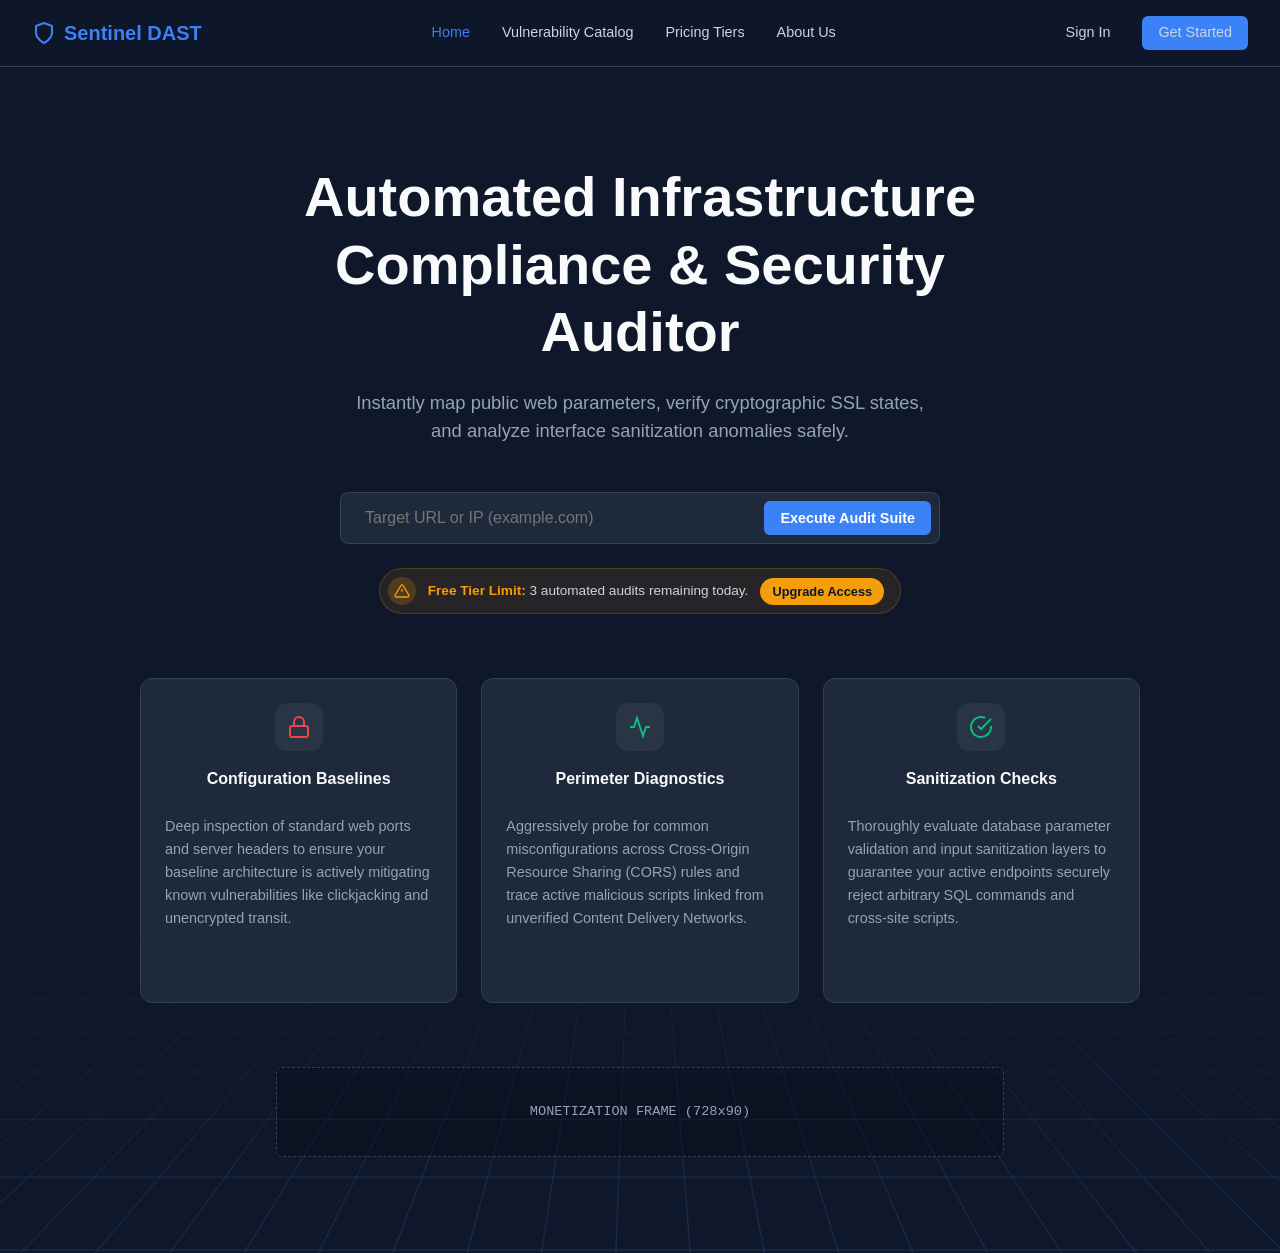
==== commit e060e6fd: "Second Update After conversion" ====
--- a/index.html
+++ b/index.html
@@ -13,18 +13,27 @@
       align-items: center;
       text-align: center;
       padding: 6rem 2rem;
-    }
-    .hero-badge {
-      background: rgba(59, 130, 246, 0.15);
-      color: var(--brand-blue);
-      padding: 0.5rem 1rem;
-      border-radius: 20px;
-      font-size: 0.85rem;
-      font-weight: 600;
-      display: flex;
-      align-items: center;
-      gap: 8px;
-      margin-bottom: 2rem;
+      position: relative;
+      overflow: hidden;
+      min-height: 85vh;
+      z-index: 1;
+    }
+    .grid-background {
+      position: absolute;
+      bottom: 0; left: -50%; right: -50%; height: 60%;
+      background-image: 
+        linear-gradient(rgba(59, 130, 246, 0.3) 1px, transparent 1px),
+        linear-gradient(90deg, rgba(59, 130, 246, 0.3) 1px, transparent 1px);
+      background-size: 60px 60px;
+      transform: perspective(500px) rotateX(60deg) translateY(100px) translateZ(-200px);
+      animation: gridMove 10s linear infinite;
+      z-index: -1;
+      mask-image: linear-gradient(to top, rgba(0,0,0,1) 0%, rgba(0,0,0,0) 100%);
+      -webkit-mask-image: linear-gradient(to top, rgba(0,0,0,1) 0%, rgba(0,0,0,0) 100%);
+    }
+    @keyframes gridMove {
+      0% { background-position: 0 0; }
+      100% { background-position: 0 60px; }
     }
     .hero h1 {
       font-size: 3.5rem;
@@ -55,10 +64,44 @@
       font-size: 1rem;
       outline: none;
     }
-    .hero-warning {
-      margin-top: 1rem;
+    .hero-scan-limit {
+      margin-top: 1.5rem;
+      display: inline-flex;
+      align-items: center;
+      gap: 0.75rem;
+      background: rgba(245, 158, 11, 0.1);
+      border: 1px solid rgba(245, 158, 11, 0.2);
+      padding: 0.5rem 1rem 0.5rem 0.5rem;
+      border-radius: 50px;
+      backdrop-filter: blur(4px);
+    }
+    .limit-icon {
+      background: rgba(245, 158, 11, 0.2);
+      color: var(--brand-amber);
+      width: 28px; height: 28px;
+      border-radius: 50%;
+      display: flex; align-items: center; justify-content: center;
+    }
+    .limit-text {
       font-size: 0.85rem;
+      color: var(--text-primary);
+    }
+    .limit-text strong {
       color: var(--brand-amber);
+      font-weight: 600;
+    }
+    .limit-upgrade {
+      font-size: 0.8rem;
+      font-weight: 600;
+      color: var(--bg-primary);
+      background: var(--brand-amber);
+      padding: 0.25rem 0.75rem;
+      border-radius: 20px;
+      text-decoration: none;
+      transition: 0.2s;
+    }
+    .limit-upgrade:hover {
+      background: #fcd34d;
     }
     .feature-grid {
       display: grid;
@@ -123,7 +166,7 @@
   </nav>
 
   <main class="hero">
-    <div class="hero-badge">🚀 Version 5.0 Core Release</div>
+    <div class="grid-background"></div>
     <h1>Automated Infrastructure Compliance & Security Auditor</h1>
     <p>Instantly map public web parameters, verify cryptographic SSL states, and analyze interface sanitization anomalies safely.</p>
     
@@ -131,28 +174,44 @@
       <input type="text" id="target-input" placeholder="Target URL or IP (example.com)" />
       <button class="btn btn-primary" onclick="executeScan()">Execute Audit Suite</button>
     </div>
-    <div class="hero-warning">
-      ⚠️ Free users: 3 daily scans remaining. <a href="pricing.html" style="color:var(--brand-blue); text-decoration:none;">[Go Premium]</a>
+    
+    <div class="hero-scan-limit">
+      <div class="limit-icon">
+        <svg width="16" height="16" viewBox="0 0 24 24" fill="none" stroke="currentColor" stroke-width="2"><path d="M10.29 3.86L1.82 18a2 2 0 0 0 1.71 3h16.94a2 2 0 0 0 1.71-3L13.71 3.86a2 2 0 0 0-3.42 0z"></path><line x1="12" y1="9" x2="12" y2="13"></line><line x1="12" y1="17" x2="12.01" y2="17"></line></svg>
+      </div>
+      <div class="limit-text">
+        <strong>Free Tier Limit:</strong> 3 automated audits remaining today.
+      </div>
+      <a href="pricing.html" class="limit-upgrade">Upgrade Access</a>
     </div>
 
     <div class="feature-grid">
-      <div class="feature-card">
+      <div class="feature-card" style="z-index: 10;">
         <div class="feature-icon" style="color: var(--brand-rose);">
           <svg width="24" height="24" viewBox="0 0 24 24" fill="none" stroke="currentColor" stroke-width="2"><rect x="3" y="11" width="18" height="11" rx="2" ry="2"></rect><path d="M7 11V7a5 5 0 0 1 10 0v4"></path></svg>
         </div>
         <h4>Configuration Baselines</h4>
-      </div>
-      <div class="feature-card">
+        <p style="font-size: 0.9rem; color: var(--text-muted); text-align: left; padding-top: 0.5rem; line-height: 1.6;">
+          Deep inspection of standard web ports and server headers to ensure your baseline architecture is actively mitigating known vulnerabilities like clickjacking and unencrypted transit.
+        </p>
+      </div>
+      <div class="feature-card" style="z-index: 10;">
         <div class="feature-icon" style="color: var(--brand-emerald);">
           <svg width="24" height="24" viewBox="0 0 24 24" fill="none" stroke="currentColor" stroke-width="2"><path d="M22 12h-4l-3 9L9 3l-3 9H2"></path></svg>
         </div>
         <h4>Perimeter Diagnostics</h4>
-      </div>
-      <div class="feature-card">
+        <p style="font-size: 0.9rem; color: var(--text-muted); text-align: left; padding-top: 0.5rem; line-height: 1.6;">
+          Aggressively probe for common misconfigurations across Cross-Origin Resource Sharing (CORS) rules and trace active malicious scripts linked from unverified Content Delivery Networks.
+        </p>
+      </div>
+      <div class="feature-card" style="z-index: 10;">
         <div class="feature-icon" style="color: var(--brand-emerald);">
           <svg width="24" height="24" viewBox="0 0 24 24" fill="none" stroke="currentColor" stroke-width="2"><path d="M22 11.08V12a10 10 0 1 1-5.93-9.14"></path><polyline points="22 4 12 14.01 9 11.01"></polyline></svg>
         </div>
         <h4>Sanitization Checks</h4>
+        <p style="font-size: 0.9rem; color: var(--text-muted); text-align: left; padding-top: 0.5rem; line-height: 1.6;">
+          Thoroughly evaluate database parameter validation and input sanitization layers to guarantee your active endpoints securely reject arbitrary SQL commands and cross-site scripts.
+        </p>
       </div>
     </div>
 
@@ -162,7 +221,22 @@
   </main>
   
   <script>
+    document.addEventListener('DOMContentLoaded', () => {
+        if (!window.DEBUG_MODE) {
+            const ad = document.querySelector('.ad-placeholder');
+            if (ad) {
+                ad.style.border = 'none';
+                ad.style.background = 'transparent';
+                ad.innerHTML = '';
+            }
+        }
+    });
+
     function executeScan() {
+        if (!window.DEBUG_MODE && !window.currentUser) {
+            window.location.href = "auth.html?msg=sign_in_to_scan";
+            return;
+        }
         const url = document.getElementById('target-input').value;
         if(url) {
             window.location.href = `dashboard.html?target=${encodeURIComponent(url)}`;
